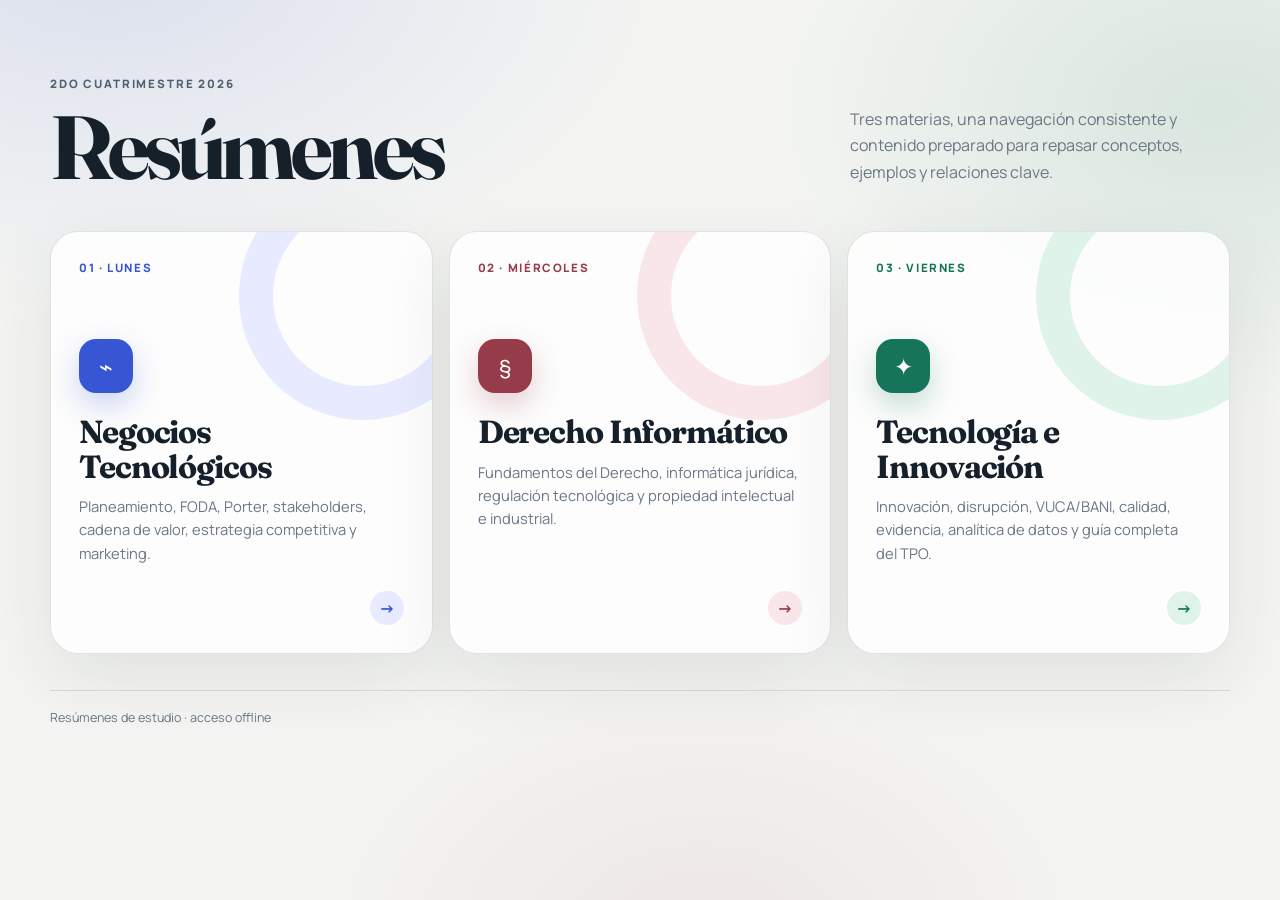
==== index.html @ cb5fac30 "Agregar resúmenes de las primeras unidades" ====
<!DOCTYPE html>
<html lang="es">
<head>
  <meta charset="UTF-8">
  <meta name="viewport" content="width=device-width, initial-scale=1">
  <meta name="description" content="Resúmenes de estudio UADE: Negocios Tecnológicos, Derecho Informático y Tecnología e Innovación.">
  <title>Facultad — Resúmenes de estudio</title>
  <link rel="preconnect" href="https://fonts.googleapis.com">
  <link rel="preconnect" href="https://fonts.gstatic.com" crossorigin>
  <link href="https://fonts.googleapis.com/css2?family=Fraunces:opsz,wght@9..144,600;9..144,700&family=Manrope:wght@400;500;600;700;800&display=swap" rel="stylesheet">
  <style>
    :root { --ink:#15202b; --muted:#6b7784; --paper:#f4f5f2; --line:rgba(21,32,43,.12); }
    * { box-sizing:border-box; }
    body {
      min-height:100vh; margin:0; color:var(--ink); font-family:"Manrope","Segoe UI",sans-serif;
      background:
        radial-gradient(900px 560px at 8% -5%, rgba(58,86,214,.13), transparent 64%),
        radial-gradient(760px 520px at 95% 12%, rgba(22,117,88,.12), transparent 60%),
        radial-gradient(700px 500px at 55% 105%, rgba(145,52,66,.08), transparent 60%), #f4f5f2;
    }
    .wrap { width:min(1180px, calc(100% - 36px)); margin:0 auto; padding:76px 0 60px; }
    header { display:grid; grid-template-columns:1fr auto; gap:30px; align-items:end; margin-bottom:42px; }
    .eyebrow { display:block; margin-bottom:13px; color:#52606d; font-size:.72rem; font-weight:800; letter-spacing:.16em; text-transform:uppercase; }
    h1 { max-width:760px; margin:0; font:700 clamp(2.7rem,7vw,5.8rem)/.95 "Fraunces",Georgia,serif; letter-spacing:-.055em; }
    .intro { max-width:380px; margin:0 0 4px; color:var(--muted); line-height:1.65; }
    .grid { display:grid; grid-template-columns:repeat(3,minmax(0,1fr)); gap:16px; }
    .subject {
      --accent:#3656d4; --soft:#e8ebff; position:relative; min-height:420px; overflow:hidden;
      display:flex; flex-direction:column; padding:28px; border:1px solid var(--line); border-radius:28px;
      color:var(--ink); background:rgba(255,255,255,.82); box-shadow:0 24px 70px rgba(29,42,51,.09);
      text-decoration:none; transition:transform .25s ease,box-shadow .25s ease,border-color .25s ease;
    }
    .subject::before { content:""; position:absolute; width:180px; height:180px; right:-55px; top:-60px; border:34px solid var(--soft); border-radius:50%; transition:transform .35s ease; }
    .subject:hover { transform:translateY(-7px); border-color:var(--accent); box-shadow:0 30px 80px rgba(29,42,51,.14); }
    .subject:hover::before { transform:scale(1.12) rotate(8deg); }
    .subject.law { --accent:#963b4a; --soft:#f8e6e8; }
    .subject.innovation { --accent:#167558; --soft:#dff3e9; }
    .number { position:relative; z-index:1; color:var(--accent); font-size:.72rem; font-weight:800; letter-spacing:.14em; }
    .icon { display:grid; place-items:center; width:54px; height:54px; margin:64px 0 22px; border-radius:17px; color:white; background:var(--accent); font-size:1.45rem; box-shadow:0 12px 30px color-mix(in srgb,var(--accent) 25%,transparent); }
    h2 { margin:0 0 11px; font:700 clamp(1.55rem,2.5vw,2.1rem)/1.08 "Fraunces",Georgia,serif; letter-spacing:-.035em; }
    .subject p { margin:0; color:var(--muted); font-size:.92rem; line-height:1.58; }
    .open { display:flex; justify-content:space-between; align-items:center; margin-top:auto; padding-top:26px; color:var(--accent); font-size:.82rem; font-weight:800; }
    .arrow { display:grid; place-items:center; width:34px; height:34px; border-radius:50%; background:var(--soft); font-size:1rem; transition:transform .25s ease; }
    .subject:hover .arrow { transform:translateX(4px); }
    .subject.pending { cursor:default; }
    .subject.pending:hover { transform:none; border-color:var(--line); box-shadow:0 24px 70px rgba(29,42,51,.09); }
    .subject.pending:hover::before { transform:none; }
    .pending-label { display:inline-flex; align-self:flex-start; margin-top:auto; padding:7px 11px; border-radius:999px; color:var(--accent); background:var(--soft); font-size:.72rem; font-weight:800; letter-spacing:.06em; text-transform:uppercase; }
    footer { display:flex; justify-content:space-between; gap:20px; margin-top:36px; padding-top:18px; border-top:1px solid var(--line); color:var(--muted); font-size:.78rem; }
    @media(max-width:850px){ header{grid-template-columns:1fr}.intro{max-width:620px}.grid{grid-template-columns:1fr}.subject{min-height:320px}.icon{margin-top:45px} }
    @media(max-width:520px){ .wrap{padding-top:50px}.subject{padding:23px;border-radius:22px}footer{display:block} }
  </style>
</head>
<body>
  <main class="wrap">
    <header>
      <div><span class="eyebrow">2do cuatrimestre 2026</span><h1>Resúmenes</h1></div>
      <p class="intro">Tres materias, una navegación consistente y contenido preparado para repasar conceptos, ejemplos y relaciones clave.</p>
    </header>
    <section class="grid" aria-label="Materias disponibles">
      <a class="subject" href="Negocios%20Tecnológicos/Resumen_Negocios_Tecnologicos.html">
        <span class="number">01 · LUNES</span><span class="icon" aria-hidden="true">⌁</span>
        <h2>Negocios Tecnológicos</h2><p>Planeamiento, FODA, Porter, stakeholders, cadena de valor, estrategia competitiva y marketing.</p>
        <span class="open" aria-label="Abrir Negocios Tecnológicos"><span></span><span class="arrow">→</span></span>
      </a>
      <a class="subject law" href="Derecho%20Informático/Resumen_Clase_1_Derecho_Informatico.html">
        <span class="number">02 · MIÉRCOLES</span><span class="icon" aria-hidden="true">§</span>
        <h2>Derecho Informático</h2><p>Fundamentos del Derecho, informática jurídica, regulación tecnológica y propiedad intelectual e industrial.</p>
        <span class="open" aria-label="Abrir Derecho Informático"><span></span><span class="arrow">→</span></span>
      </a>
      <a class="subject innovation" href="Tecnología%20e%20Innovación/Resumen_Tecnologia_e_Innovacion.html">
        <span class="number">03 · VIERNES</span><span class="icon" aria-hidden="true">✦</span>
        <h2>Tecnología e Innovación</h2><p>Innovación, disrupción, VUCA/BANI, calidad, evidencia, analítica de datos y guía completa del TPO.</p>
        <span class="open" aria-label="Abrir Tecnología e Innovación"><span></span><span class="arrow">→</span></span>
      </a>
    </section>
    <footer><span>Resúmenes de estudio · acceso offline</span></footer>
  </main>
</body>
</html>
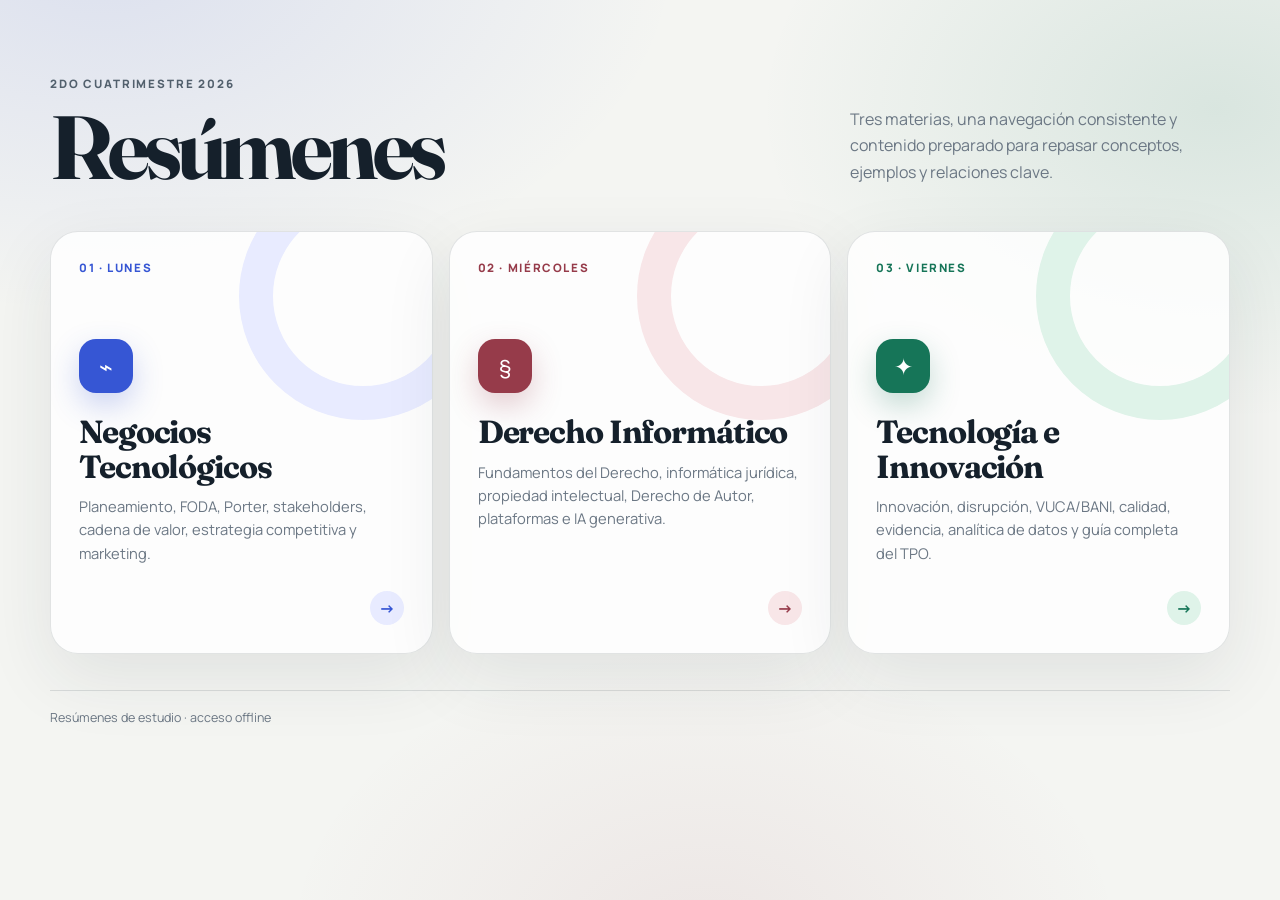
==== commit ee6aa8eb: "Ampliar resumen de Derecho Informático" ====
--- a/index.html
+++ b/index.html
@@ -65,7 +65,7 @@
       </a>
       <a class="subject law" href="Derecho%20Informático/Resumen_Clase_1_Derecho_Informatico.html">
         <span class="number">02 · MIÉRCOLES</span><span class="icon" aria-hidden="true">§</span>
-        <h2>Derecho Informático</h2><p>Fundamentos del Derecho, informática jurídica, regulación tecnológica y propiedad intelectual e industrial.</p>
+        <h2>Derecho Informático</h2><p>Fundamentos del Derecho, informática jurídica, propiedad intelectual, Derecho de Autor, plataformas e IA generativa.</p>
         <span class="open" aria-label="Abrir Derecho Informático"><span></span><span class="arrow">→</span></span>
       </a>
       <a class="subject innovation" href="Tecnología%20e%20Innovación/Resumen_Tecnologia_e_Innovacion.html">
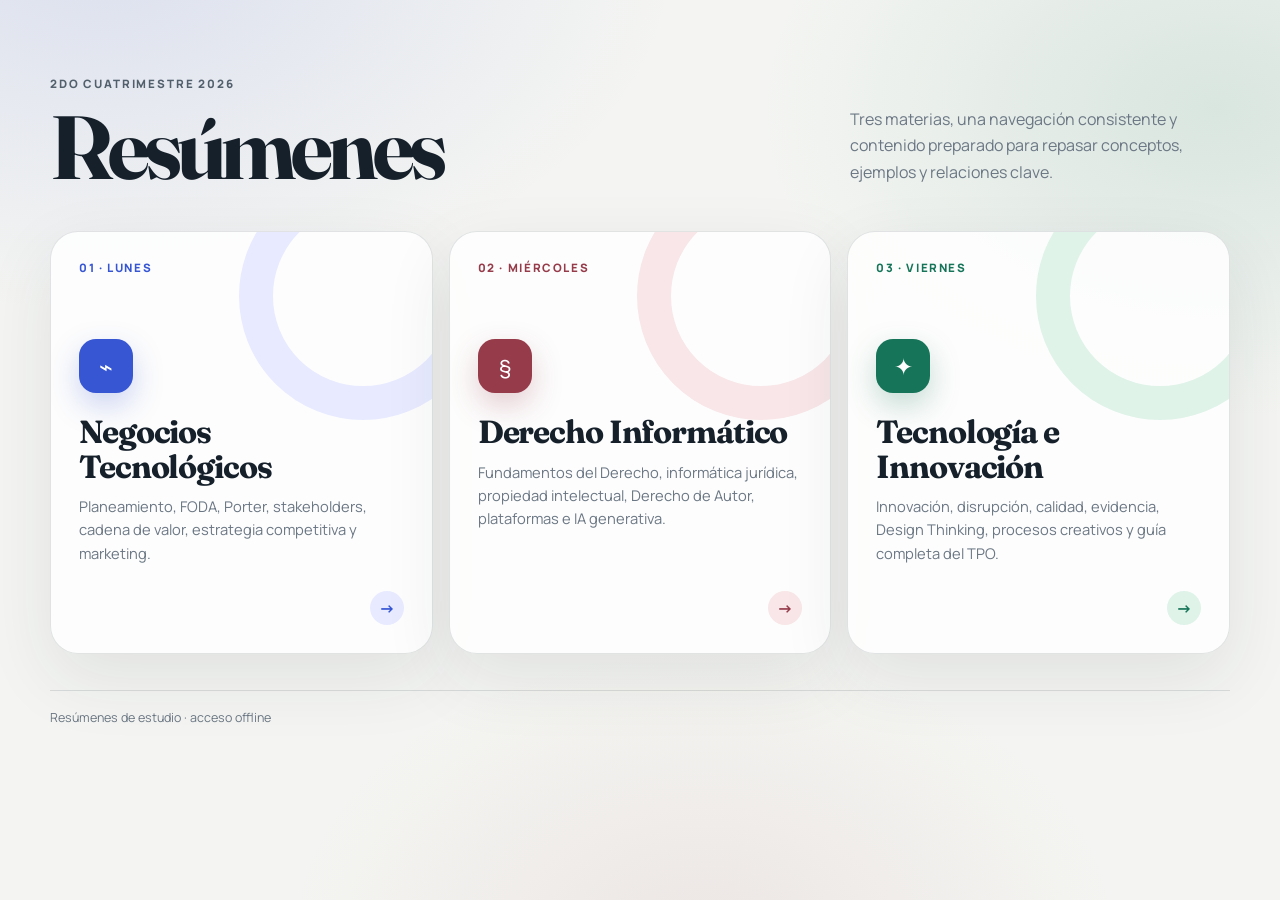
==== commit fea0ee6b: "Agregar Design Thinking al resumen de Tecnología" ====
--- a/index.html
+++ b/index.html
@@ -70,7 +70,7 @@
       </a>
       <a class="subject innovation" href="Tecnología%20e%20Innovación/Resumen_Tecnologia_e_Innovacion.html">
         <span class="number">03 · VIERNES</span><span class="icon" aria-hidden="true">✦</span>
-        <h2>Tecnología e Innovación</h2><p>Innovación, disrupción, VUCA/BANI, calidad, evidencia, analítica de datos y guía completa del TPO.</p>
+        <h2>Tecnología e Innovación</h2><p>Innovación, disrupción, calidad, evidencia, Design Thinking, procesos creativos y guía completa del TPO.</p>
         <span class="open" aria-label="Abrir Tecnología e Innovación"><span></span><span class="arrow">→</span></span>
       </a>
     </section>
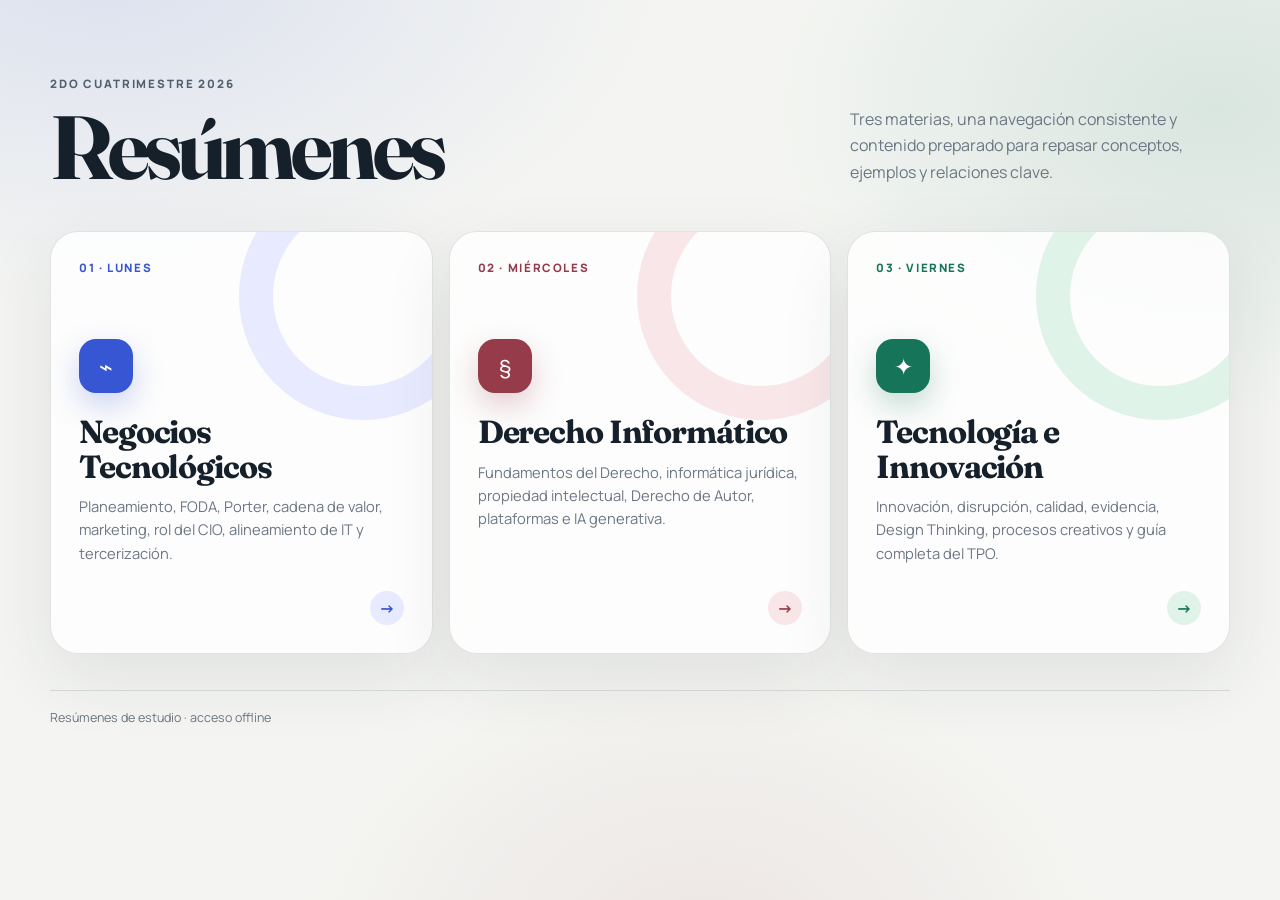
==== commit 3efd0175: "Agregar rol del CIO al resumen de Negocios" ====
--- a/index.html
+++ b/index.html
@@ -60,7 +60,7 @@
     <section class="grid" aria-label="Materias disponibles">
       <a class="subject" href="Negocios%20Tecnológicos/Resumen_Negocios_Tecnologicos.html">
         <span class="number">01 · LUNES</span><span class="icon" aria-hidden="true">⌁</span>
-        <h2>Negocios Tecnológicos</h2><p>Planeamiento, FODA, Porter, stakeholders, cadena de valor, estrategia competitiva y marketing.</p>
+        <h2>Negocios Tecnológicos</h2><p>Planeamiento, FODA, Porter, cadena de valor, marketing, rol del CIO, alineamiento de IT y tercerización.</p>
         <span class="open" aria-label="Abrir Negocios Tecnológicos"><span></span><span class="arrow">→</span></span>
       </a>
       <a class="subject law" href="Derecho%20Informático/Resumen_Clase_1_Derecho_Informatico.html">
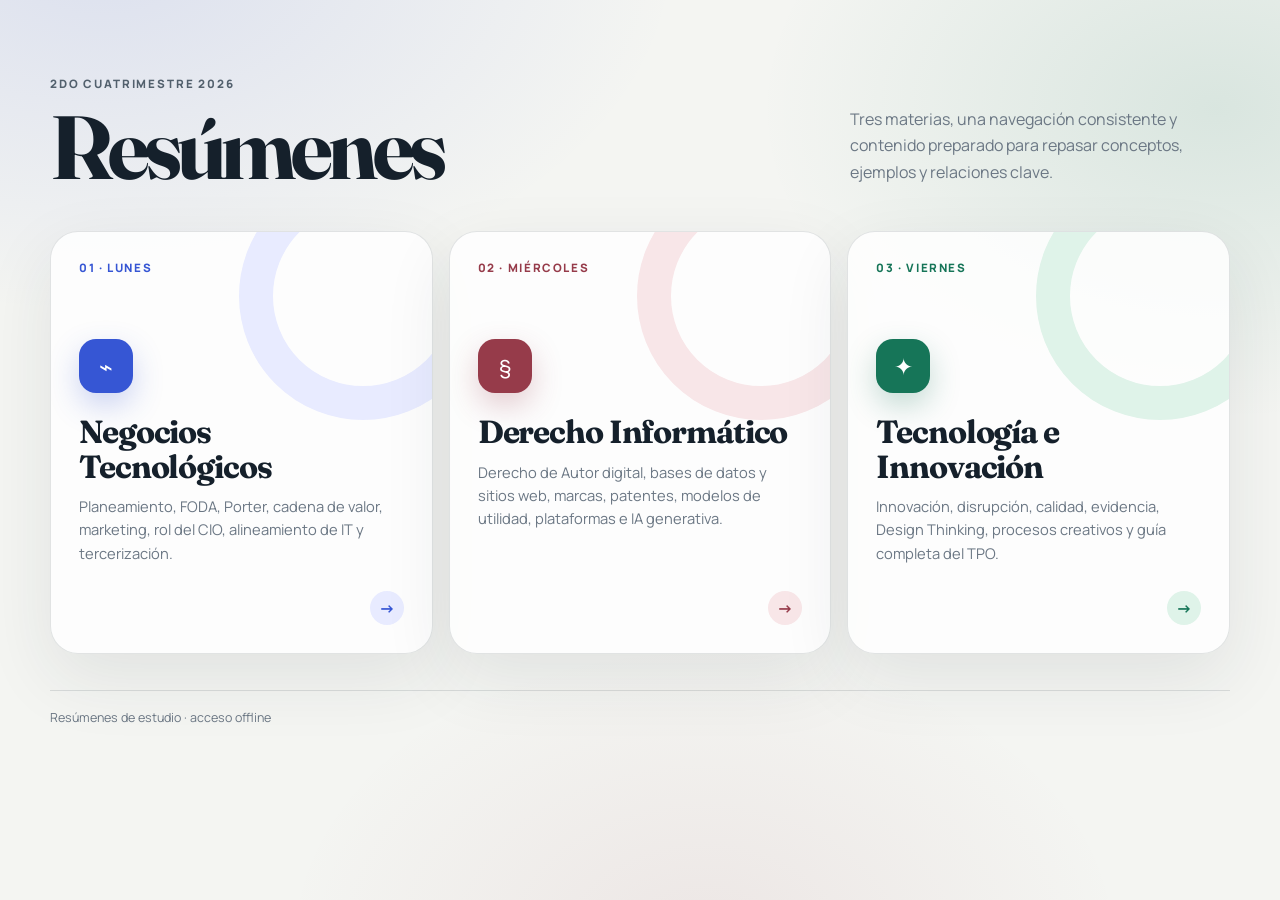
==== commit d7752f59: "Ampliar resumen de Derecho Informático hasta Unidad V" ====
--- a/index.html
+++ b/index.html
@@ -3,6 +3,7 @@
 <head>
   <meta charset="UTF-8">
   <meta name="viewport" content="width=device-width, initial-scale=1">
+  <link rel="icon" href="data:,">
   <meta name="description" content="Resúmenes de estudio UADE: Negocios Tecnológicos, Derecho Informático y Tecnología e Innovación.">
   <title>Facultad — Resúmenes de estudio</title>
   <link rel="preconnect" href="https://fonts.googleapis.com">
@@ -65,7 +66,7 @@
       </a>
       <a class="subject law" href="Derecho%20Informático/Resumen_Clase_1_Derecho_Informatico.html">
         <span class="number">02 · MIÉRCOLES</span><span class="icon" aria-hidden="true">§</span>
-        <h2>Derecho Informático</h2><p>Fundamentos del Derecho, informática jurídica, propiedad intelectual, Derecho de Autor, plataformas e IA generativa.</p>
+        <h2>Derecho Informático</h2><p>Derecho de Autor digital, bases de datos y sitios web, marcas, patentes, modelos de utilidad, plataformas e IA generativa.</p>
         <span class="open" aria-label="Abrir Derecho Informático"><span></span><span class="arrow">→</span></span>
       </a>
       <a class="subject innovation" href="Tecnología%20e%20Innovación/Resumen_Tecnologia_e_Innovacion.html">
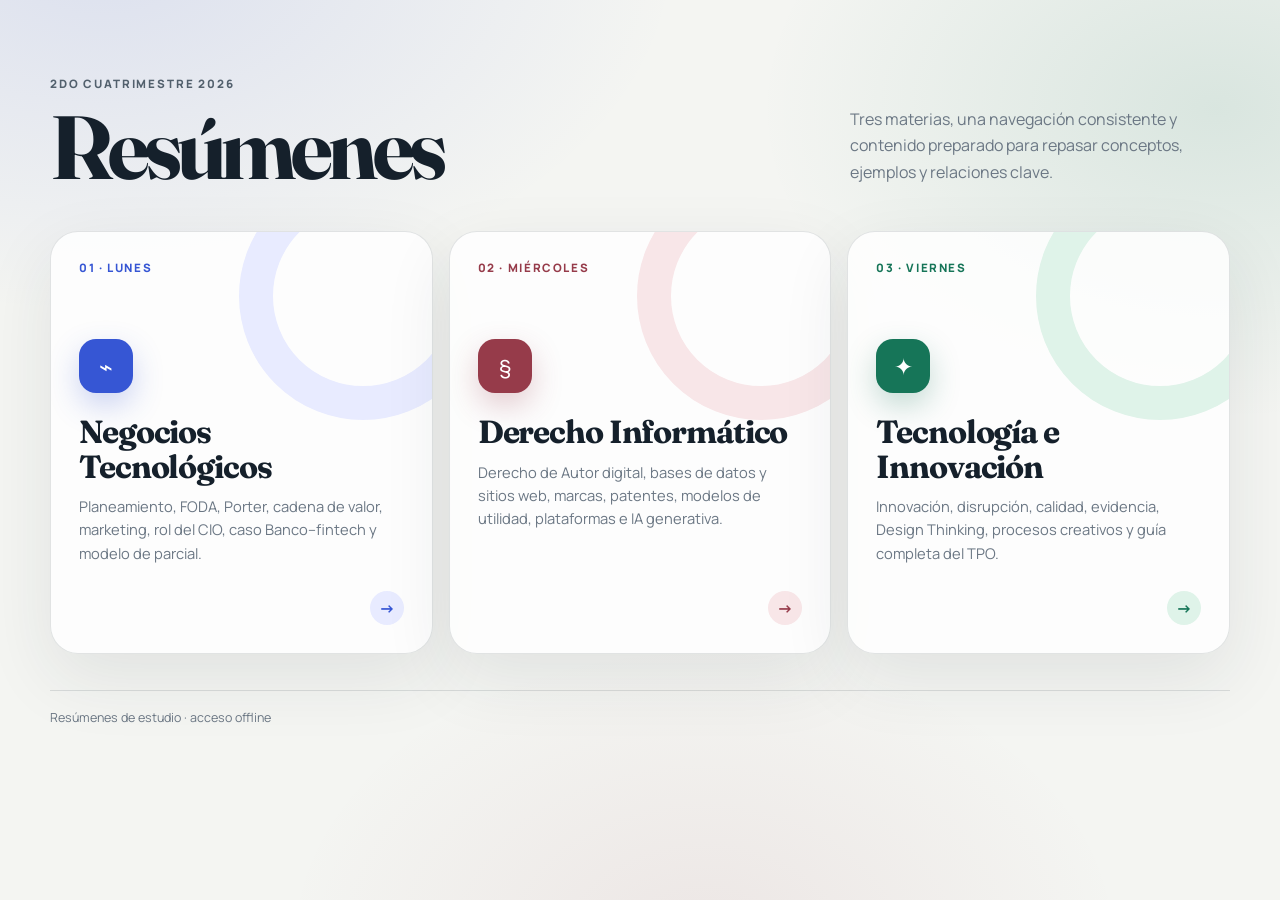
==== commit 1de89fe1: "Agregar resumen y práctica de la Clase 6 de Negocios" ====
--- a/index.html
+++ b/index.html
@@ -61,7 +61,7 @@
     <section class="grid" aria-label="Materias disponibles">
       <a class="subject" href="Negocios%20Tecnológicos/Resumen_Negocios_Tecnologicos.html">
         <span class="number">01 · LUNES</span><span class="icon" aria-hidden="true">⌁</span>
-        <h2>Negocios Tecnológicos</h2><p>Planeamiento, FODA, Porter, cadena de valor, marketing, rol del CIO, alineamiento de IT y tercerización.</p>
+        <h2>Negocios Tecnológicos</h2><p>Planeamiento, FODA, Porter, cadena de valor, marketing, rol del CIO, caso Banco–fintech y modelo de parcial.</p>
         <span class="open" aria-label="Abrir Negocios Tecnológicos"><span></span><span class="arrow">→</span></span>
       </a>
       <a class="subject law" href="Derecho%20Informático/Resumen_Clase_1_Derecho_Informatico.html">
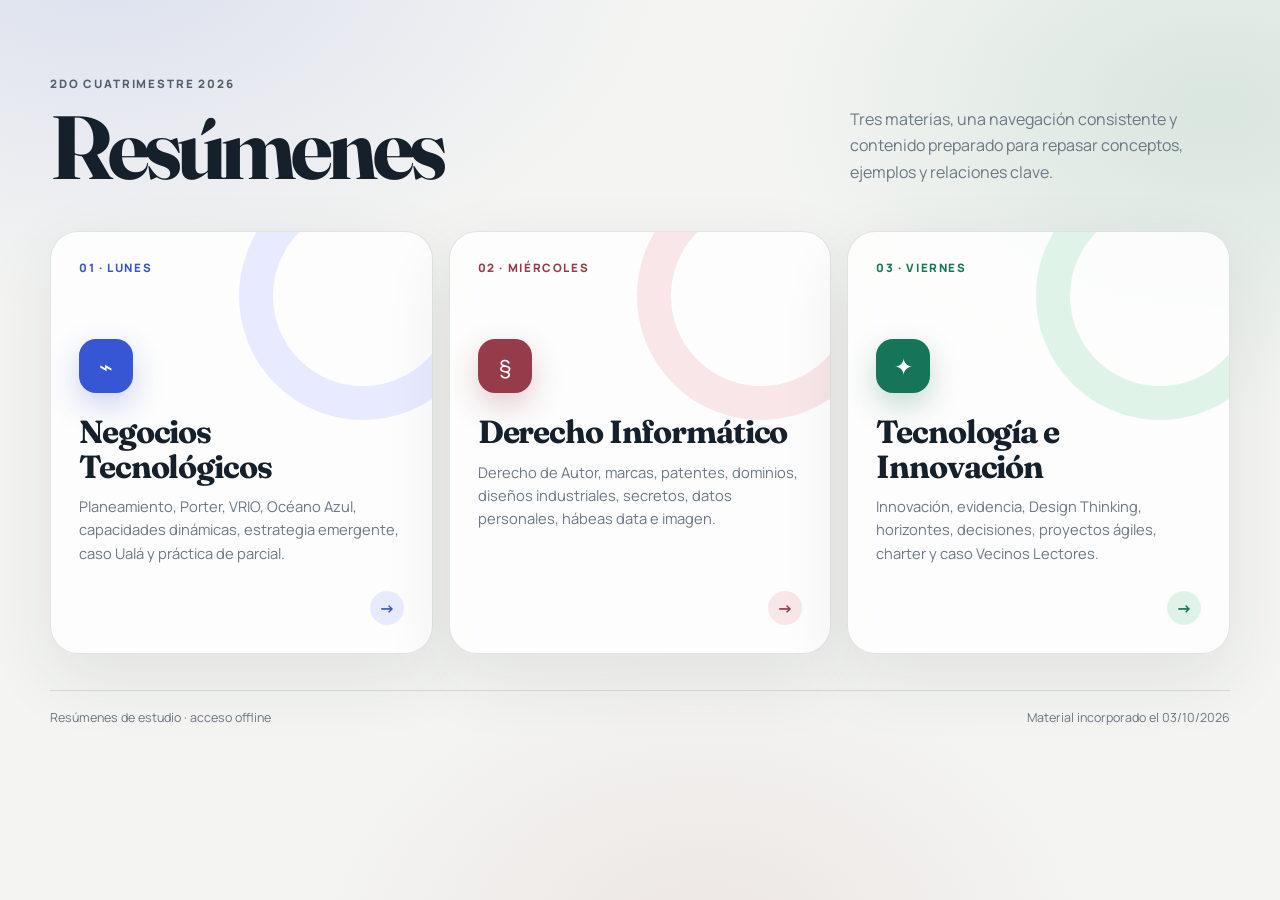
==== commit 08ed048b: "Actualizar resúmenes con el material del 3 de octubre" ====
--- a/index.html
+++ b/index.html
@@ -61,21 +61,21 @@
     <section class="grid" aria-label="Materias disponibles">
       <a class="subject" href="Negocios%20Tecnológicos/Resumen_Negocios_Tecnologicos.html">
         <span class="number">01 · LUNES</span><span class="icon" aria-hidden="true">⌁</span>
-        <h2>Negocios Tecnológicos</h2><p>Planeamiento, FODA, Porter, cadena de valor, marketing, rol del CIO, caso Banco–fintech y modelo de parcial.</p>
+        <h2>Negocios Tecnológicos</h2><p>Planeamiento, Porter, VRIO, Océano Azul, capacidades dinámicas, estrategia emergente, caso Ualá y práctica de parcial.</p>
         <span class="open" aria-label="Abrir Negocios Tecnológicos"><span></span><span class="arrow">→</span></span>
       </a>
       <a class="subject law" href="Derecho%20Informático/Resumen_Clase_1_Derecho_Informatico.html">
         <span class="number">02 · MIÉRCOLES</span><span class="icon" aria-hidden="true">§</span>
-        <h2>Derecho Informático</h2><p>Derecho de Autor digital, bases de datos y sitios web, marcas, patentes, modelos de utilidad, plataformas e IA generativa.</p>
+        <h2>Derecho Informático</h2><p>Derecho de Autor, marcas, patentes, dominios, diseños industriales, secretos, datos personales, hábeas data e imagen.</p>
         <span class="open" aria-label="Abrir Derecho Informático"><span></span><span class="arrow">→</span></span>
       </a>
       <a class="subject innovation" href="Tecnología%20e%20Innovación/Resumen_Tecnologia_e_Innovacion.html">
         <span class="number">03 · VIERNES</span><span class="icon" aria-hidden="true">✦</span>
-        <h2>Tecnología e Innovación</h2><p>Innovación, disrupción, calidad, evidencia, Design Thinking, procesos creativos y guía completa del TPO.</p>
+        <h2>Tecnología e Innovación</h2><p>Innovación, evidencia, Design Thinking, horizontes, decisiones, proyectos ágiles, charter y caso Vecinos Lectores.</p>
         <span class="open" aria-label="Abrir Tecnología e Innovación"><span></span><span class="arrow">→</span></span>
       </a>
     </section>
-    <footer><span>Resúmenes de estudio · acceso offline</span></footer>
+    <footer><span>Resúmenes de estudio · acceso offline</span><span>Material incorporado el 03/10/2026</span></footer>
   </main>
 </body>
 </html>
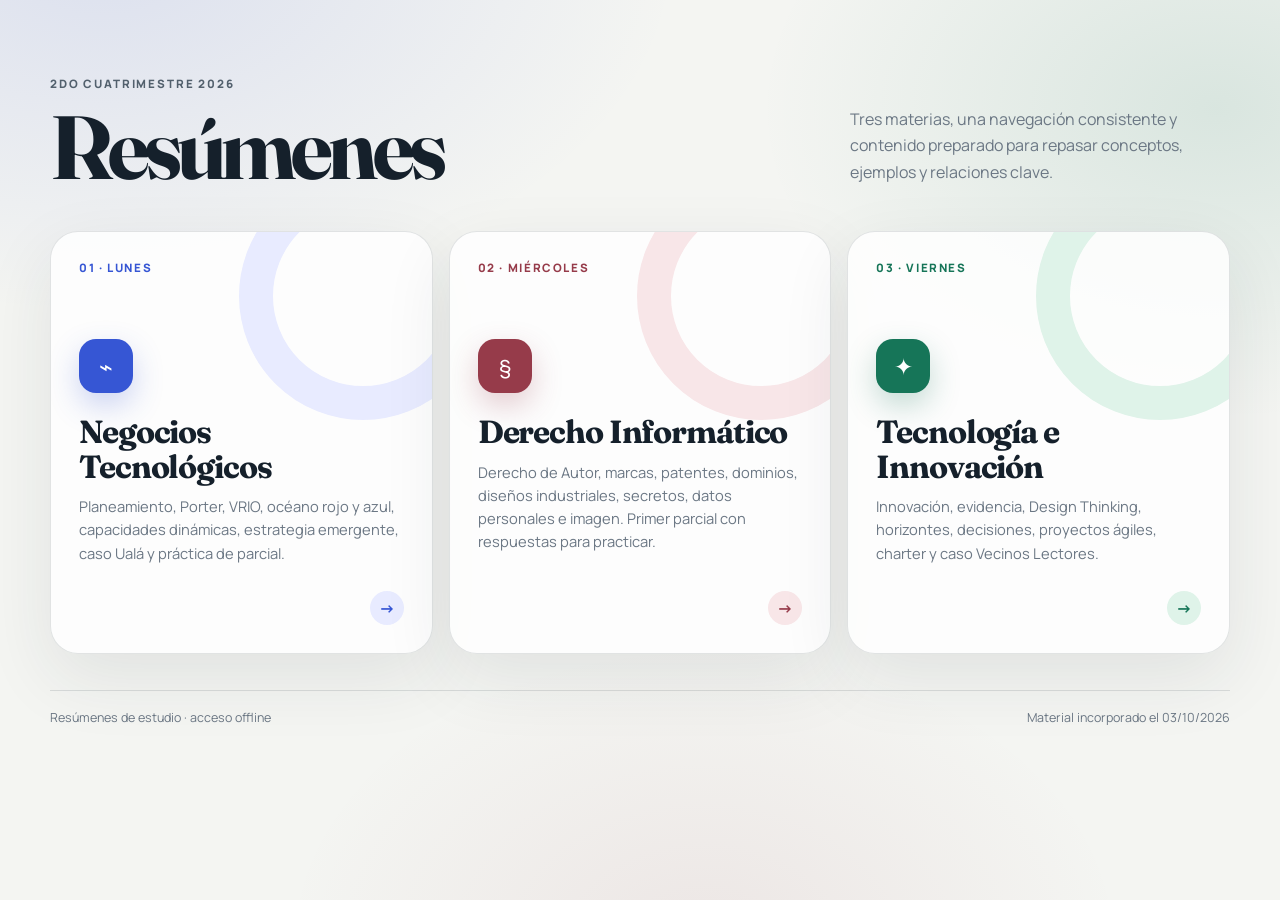
==== commit 08d9ead0: "Separar clases de Negocios y agregar primer parcial de Derecho" ====
--- a/index.html
+++ b/index.html
@@ -61,12 +61,12 @@
     <section class="grid" aria-label="Materias disponibles">
       <a class="subject" href="Negocios%20Tecnológicos/Resumen_Negocios_Tecnologicos.html">
         <span class="number">01 · LUNES</span><span class="icon" aria-hidden="true">⌁</span>
-        <h2>Negocios Tecnológicos</h2><p>Planeamiento, Porter, VRIO, Océano Azul, capacidades dinámicas, estrategia emergente, caso Ualá y práctica de parcial.</p>
+        <h2>Negocios Tecnológicos</h2><p>Planeamiento, Porter, VRIO, océano rojo y azul, capacidades dinámicas, estrategia emergente, caso Ualá y práctica de parcial.</p>
         <span class="open" aria-label="Abrir Negocios Tecnológicos"><span></span><span class="arrow">→</span></span>
       </a>
       <a class="subject law" href="Derecho%20Informático/Resumen_Clase_1_Derecho_Informatico.html">
         <span class="number">02 · MIÉRCOLES</span><span class="icon" aria-hidden="true">§</span>
-        <h2>Derecho Informático</h2><p>Derecho de Autor, marcas, patentes, dominios, diseños industriales, secretos, datos personales, hábeas data e imagen.</p>
+        <h2>Derecho Informático</h2><p>Derecho de Autor, marcas, patentes, dominios, diseños industriales, secretos, datos personales e imagen. Primer parcial con respuestas para practicar.</p>
         <span class="open" aria-label="Abrir Derecho Informático"><span></span><span class="arrow">→</span></span>
       </a>
       <a class="subject innovation" href="Tecnología%20e%20Innovación/Resumen_Tecnologia_e_Innovacion.html">
